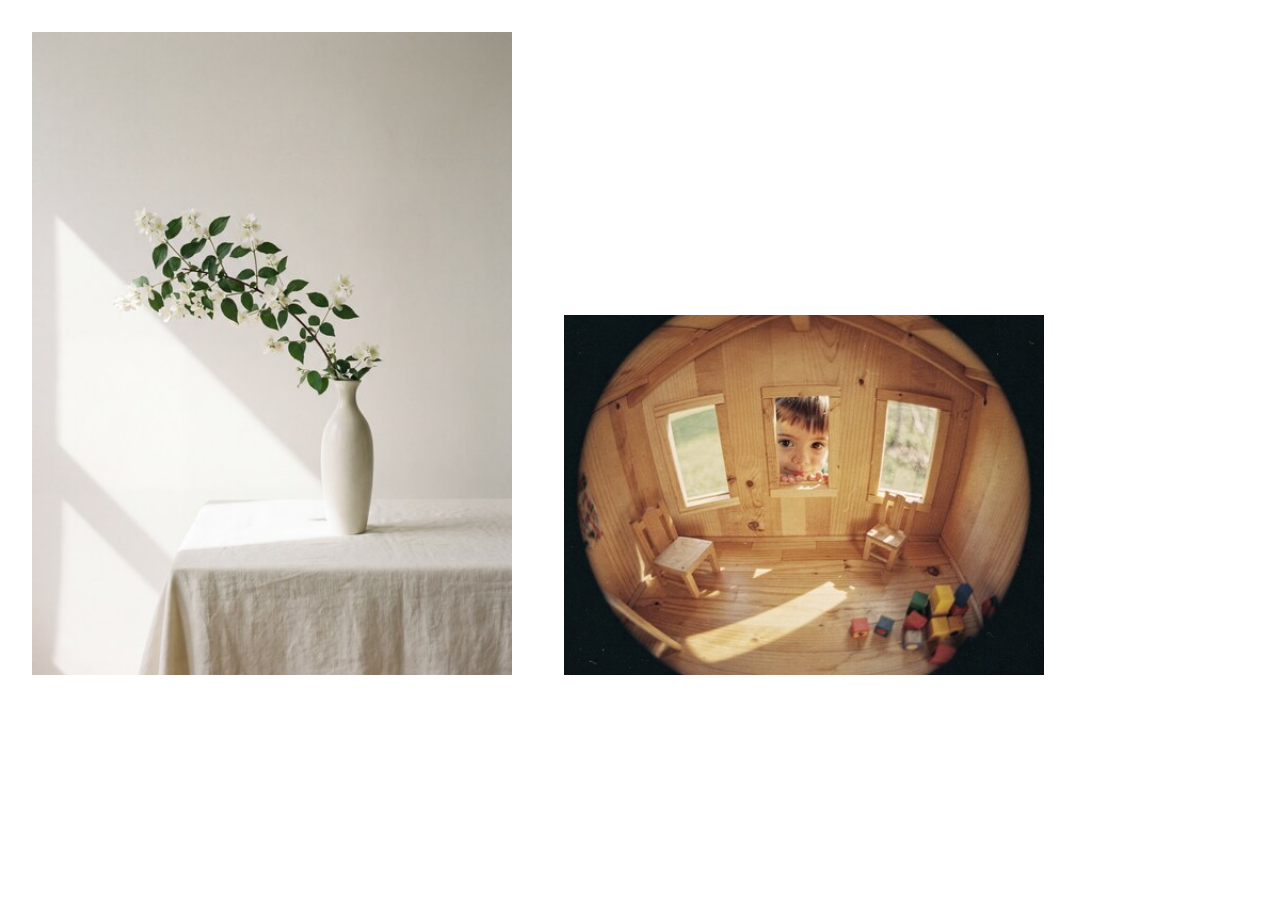
==== nivel5/index.html @ 4df2d00d "exemplos feitos em sala" ====
<!DOCTYPE html>
<html lang="pt-br">

<head>
    <meta charset="UTF-8">
    <meta name="viewport" content="width=device-width, initial-scale=1.0">
    <title>Imagens</title>
    <link rel="stylesheet" href="style.css">

    <style>
        ul {
            font-size: 24px;
            font-family: Arial, Helvetica, sans-serif;
            color: rgb(41, 32, 87);
        }
    </style>

</head>

<body>
    <div class = "galeria">
        <img src="img/img1.jpeg" alt="" width="480px">
        <img src="img/img2.jpg" alt="" width="480px">
    </div>

</body>

</html>
---- nivel5/style.css ----
.galeria img{
    margin: 24px;
}
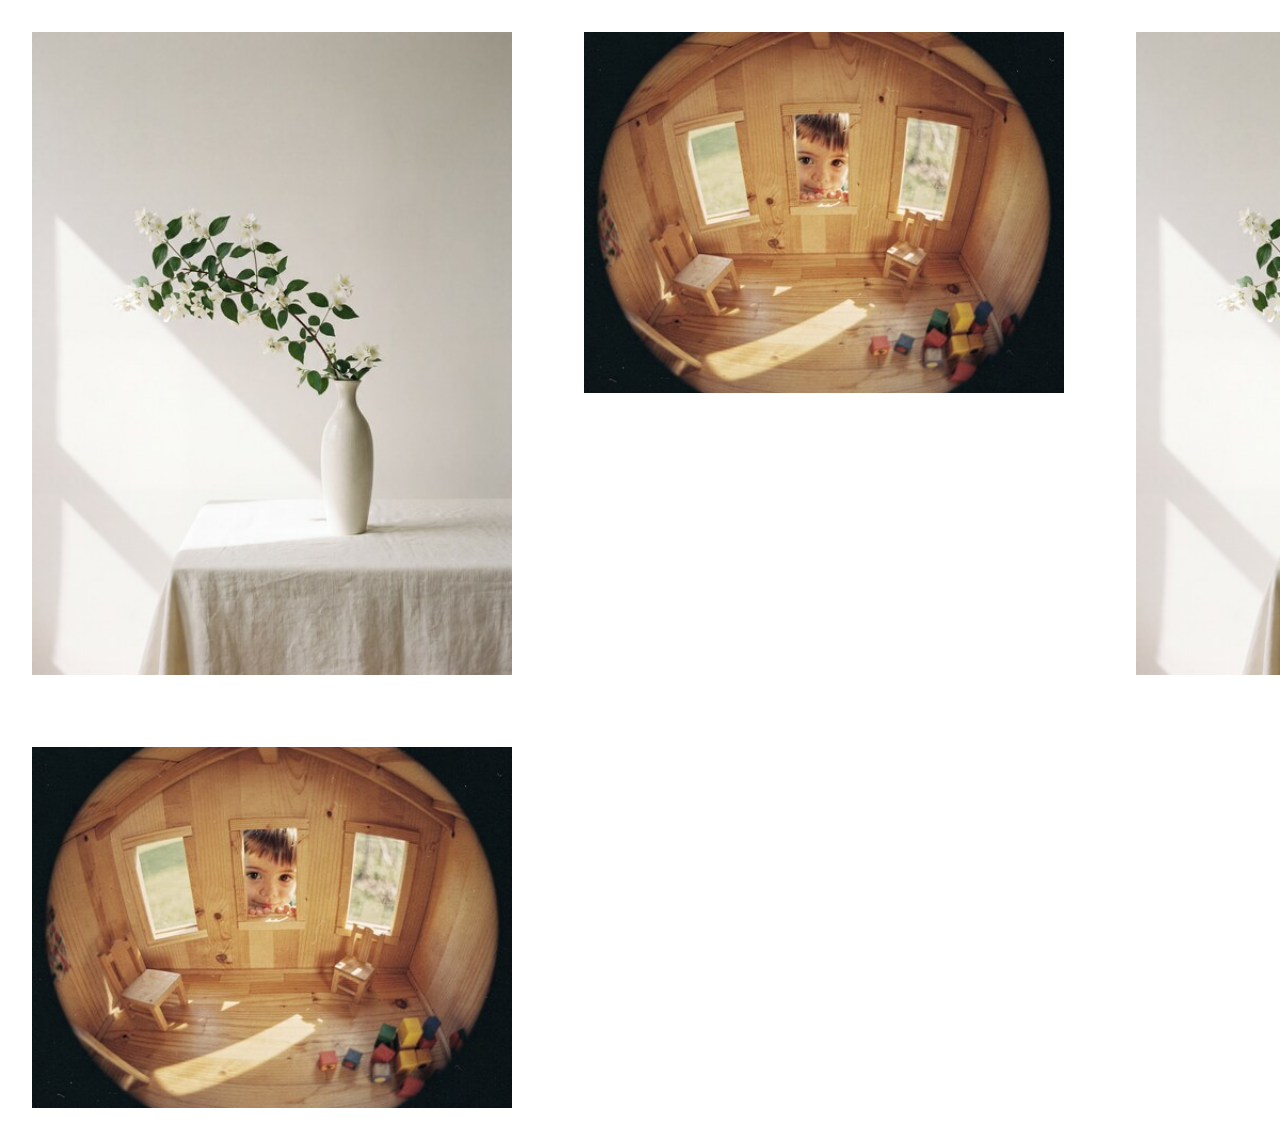
==== commit 7bb151a4: "exemplos feitos em sala" ====
--- a/nivel5/index.html
+++ b/nivel5/index.html
@@ -21,6 +21,8 @@
     <div class = "galeria">
         <img src="img/img1.jpeg" alt="" width="480px">
         <img src="img/img2.jpg" alt="" width="480px">
+        <img src="img/img1.jpeg" alt="" width="480px">
+        <img src="img/img2.jpg" alt="" width="480px">
     </div>
 
 </body>
--- a/nivel5/style.css
+++ b/nivel5/style.css
@@ -1,3 +1,9 @@
 .galeria img{
     margin: 24px;
+}
+
+.galeria{
+    display: grid;
+    grid-template-columns: repeat(3, 1fr);
+    gap: 24px;
 }
